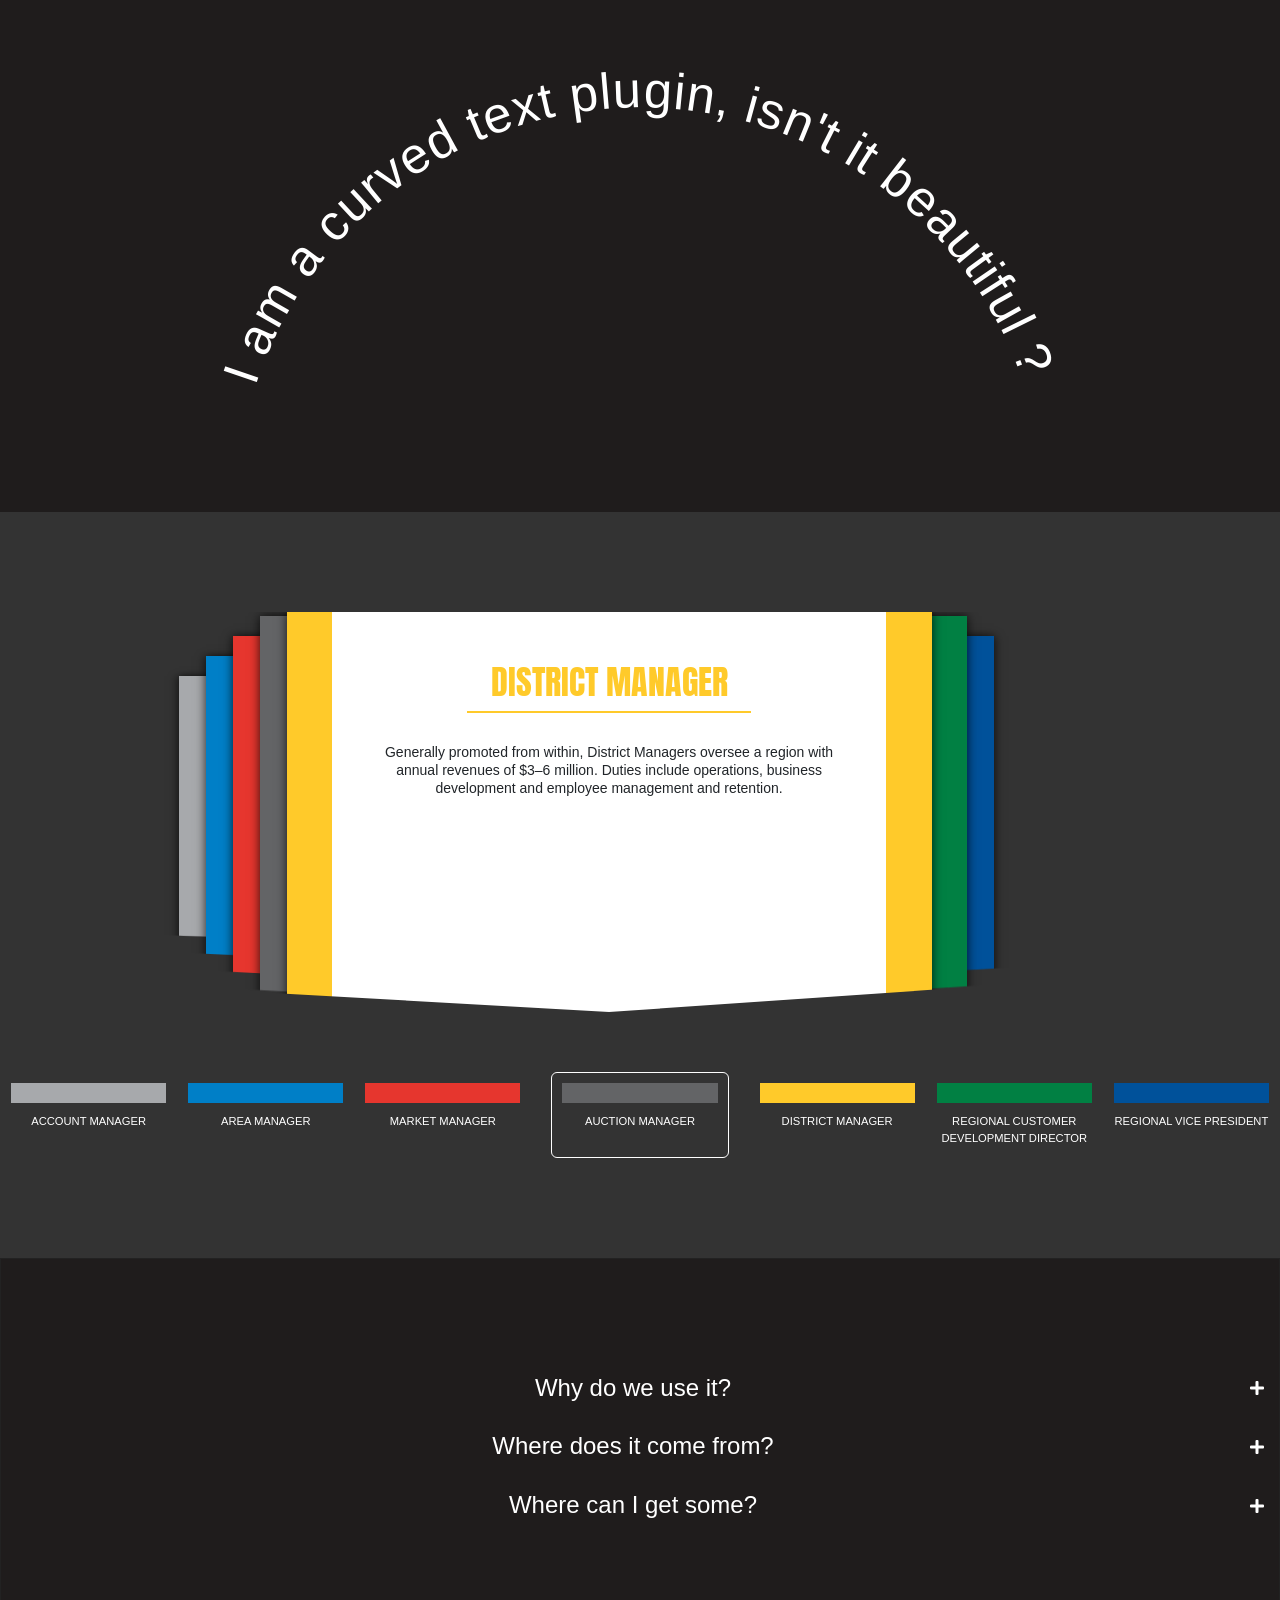
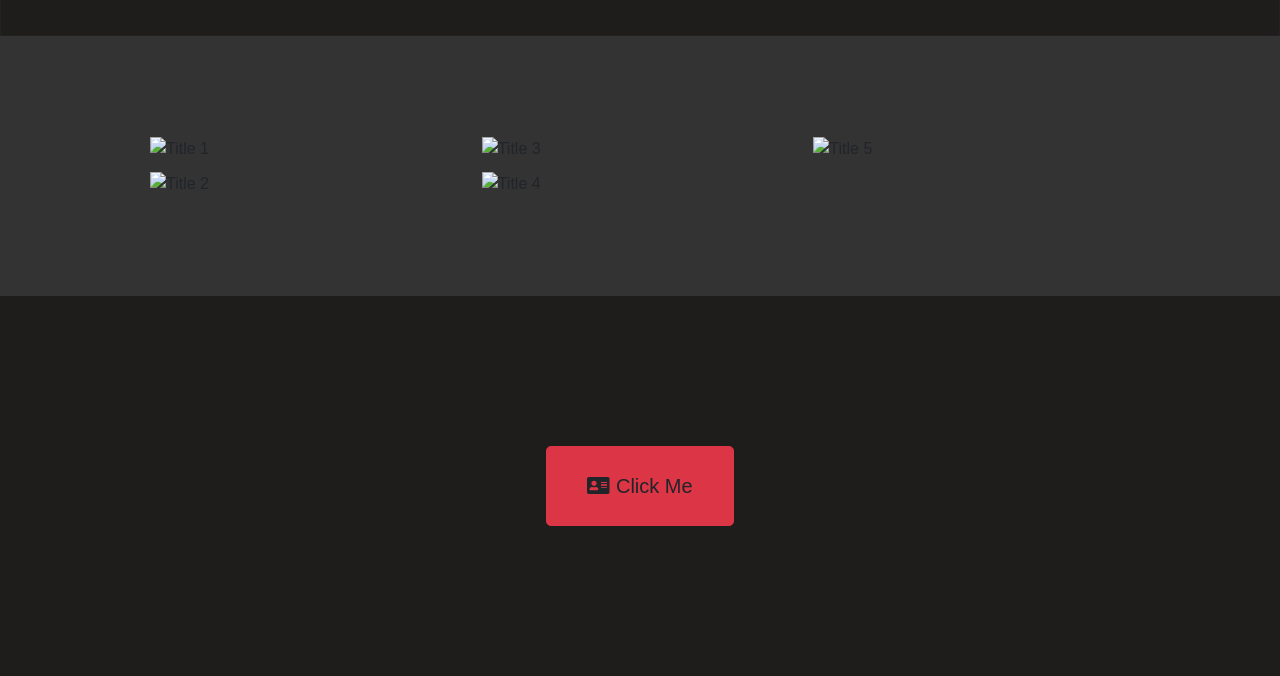
==== index.html @ 2866db03 "Add files via upload" ====
<!doctype html>
<html lang="en">
  <head>
    <!-- Required meta tags -->
    <meta charset="utf-8">
    <meta name="viewport" content="width=device-width, initial-scale=1, shrink-to-fit=no">

    <!-- Bootstrap CSS -->
    <link rel="stylesheet" href="css/bootstrap.css">
    <link rel="stylesheet" href="css/all.css">
    <link rel="stylesheet" href="css/style.css">
    <link rel="stylesheet" href="css/slides.css">
    <link href="https://www.jqueryscript.net/css/jquerysctipttop.css" rel="stylesheet" type="text/css">
    <link rel="stylesheet" href="css/style1.css">
    <link rel="stylesheet" href="css/media.css">
    <title>jQuery_Plugins</title>
  </head>
  <body>
      <!-- curved text -->
      <div id="text1"> I am a curved text plugin, isn't it beautiful ? </div>
      <!-- curved text -->
      <!-- slider -->
      <div class="glide__main" id="wiz-glide">

          <div class="glide__container" id="wiz-glide">
    
            <ul class="glide__slides">
              <li class="glide__slide" id="slide-1" data-slide="1">
                <div>
                  <h2>Account Manager</h2>
                  <p>
                    Our entry-level position in Sales and Operations, the Account Manager oversees daily operations, manages relationships and grows existing accounts an assigned territory.
                  </p>
                </div>
              </li>
              <li class="glide__slide" id="slide-2" data-slide="2">
                <div>
                  <h2>Area Manager</h2>
                  <p>
                    The Area Manager maintains existing accounts and prospects for new accounts in an assigned territory, oversees daily operations and supervises Technicians.
                  </p>
                </div>
              </li>
              <li class="glide__slide" id="slide-3" data-slide="3">
                <div>
                  <h2>Market Manager</h2>
                  <p>
                   The Market Manager oversees a geographic area between $1.5 and $4 million in revenue, growing the business and supervising service delivery for auctions, new and used car dealers, car rental companies or fixed sites.
                  </p>
                </div>
              </li>
              <li class="glide__slide active" id="slide-4" data-slide="4">
                <div>
                  <h2>Auction Manager</h2>
                  <p>
                   The Auction Manager is responsible for the vehicle flow and quality for auction customers, as well as supervising technicians, building customer relationships and developing and implementing business plans.
                  </p>
                </div>
              </li>
              <li class="glide__slide" id="slide-5" data-slide="5">
                <div>
                  <h2>District Manager</h2>
                  <p>
                    Generally promoted from within, District Managers oversee a region with annual revenues of $3–6 million. Duties include operations, business development and employee management and retention.
                  </p>
                </div>
    
              </li>
              <li class="glide__slide" id="slide-6" data-slide="6">
                <div>
                  <h2>Regional Customer Development Director</h2>
                  <p>
                    The RCDD is responsible for increasing revenue and market penetration in the dealer and rental channel within their territory by developing and implementing business development solutions.
                  </p>
                </div>
              </li>
              <li class="glide__slide" id="slide-7" data-slide="7">
                <div>
                  <h2>Regional Vice President</h2>
                  <p>
                    The RVP oversees a team of District Managers and the Regional Business Development Manager, taking full responsibility for the growth and strategic direction of an assigned territory.
                  </p>
                </div>
              </li>
            </ul>
    
          </div>
    
          <div class="glide__bullets" data-glide-el="controls[nav]">
            <a class="glide__bullet" data-slide="1" id="button-1">
              <div></div>
              Account Manager
            </a>
            <a class="glide__bullet" data-slide="2" id="button-2">
              <div></div>
              Area Manager
            </a>
            <a class="glide__bullet" data-slide="3" id="button-3">
              <div></div>
             Market Manager
            </a>
            <a class="glide__bullet active" data-slide="4" id="button-4">
              <div></div>
              Auction Manager
            </a>
            <a class="glide__bullet" data-slide="5" id="button-5">
              <div></div>
             District Manager
            </a>
            <a class="glide__bullet" data-slide="6" id="button-6">
              <div></div>
              Regional Customer Development Director
            </a>
            <a class="glide__bullet" data-slide="7" id="button-7">
              <div></div>
              Regional Vice President
            </a>
          </div>
    
        </div>
      <!-- slider -->
      <!-- accordion -->
      <div class="faq">
          <div class="faqitem">
              <div class="header">
                  <h4>Why do we use it?</h4>
                  <i class="fa fa-plus"></i>
                  <i class="fa fa-minus"></i>
              </div>
              <div class="content">It is a long established fact that a reader will be distracted by the readable content of a page when looking at its layout. The point of using Lorem Ipsum is that it has a more-or-less normal distribution of letters, as opposed to using 'Content here, content here', making it look like readable English.</div>
          </div>
          <div class="faqitem">
              <div class="header">
                  <h4>Where does it come from?</h4>
                  <i class="fa fa-plus"></i>
                  <i class="fa fa-minus"></i>
              </div>
              <div class="content">Contrary to popular belief, Lorem Ipsum is not simply random text. It has roots in a piece of classical Latin literature from 45 BC, making it over 2000 years old. Richard McClintock, a Latin professor at Hampden-Sydney College in Virginia, looked up one of the more obscure Latin words, consectetur, from a Lorem Ipsum passage, and going through the cites of the word in classical literature, discovered the undoubtable source. Lorem Ipsum comes from sections 1.10.32 and 1.10.33 of "de Finibus Bonorum et Malorum" (The Extremes of Good and Evil) by Cicero, written in 45 BC. This book is a treatise on the theory of ethics, very popular during the Renaissance. The first line of Lorem Ipsum, "Lorem ipsum dolor sit amet..", comes from a line in section 1.10.32. The standard chunk of Lorem Ipsum used since the 1500s is reproduced below for those interested. Sections 1.10.32 and 1.10.33 from "de Finibus Bonorum et Malorum" by Cicero are also reproduced in their exact original form, accompanied by English versions from the 1914 translation by H. Rackham.</div>
          </div>
          <div class="faqitem">
              <div class="header">
                  <h4>Where can I get some?</h4>
                  <i class="fa fa-plus"></i>
                  <i class="fa fa-minus"></i>
              </div>
              <div class="content">There are many variations of passages of Lorem Ipsum available, but the majority have suffered alteration in some form, by injected humour, or randomised words which don't look even slightly believable. If you are going to use a passage of Lorem Ipsum, you need to be sure there isn't anything embarrassing hidden in the middle of text. All the Lorem Ipsum generators on the Internet tend to repeat predefined chunks as necessary, making this the first true generator on the Internet. It uses a dictionary of over 200 Latin words, combined with a handful of model sentence structures, to generate Lorem Ipsum which looks reasonable. The generated Lorem Ipsum is therefore always free from repetition, injected humour, or non-characteristic words etc.</div>
          </div>
      </div>
      <!-- accordion -->
      <!-- lightbox -->
    <div class="custom_lightbox">
      <ul id="WS-LiSli" class="grid">
              <li>
                  <img title="Title 1" src="https://source.unsplash.com/wYcIMh-l3TQ/1280x1960" data-description="Lorem ipsum dolor sit amet, consectetur adipisicing elit, sed do eiusmod tempor incididunt ut labore et dolore magna aliqua. ">
              </li>
              <li>
                  <img title="Title 2" src="https://source.unsplash.com/p2Snr9Gr4rM/640x480" data-description="Lorem ipsum dolor sit amet, consectetur adipisicing elit, sed do eiusmod tempor incididunt ut labore et dolore magna aliqua. ">
              </li>
              <li>
                  <img title="Title 3" src="https://source.unsplash.com/UjTJzW3ZI1I/640x480" data-description="Lorem ipsum dolor sit amet, consectetur adipisicing elit, sed do eiusmod tempor incididunt ut labore et dolore magna aliqua. ">
              </li>
              <li>
                  <img title="Title 4" src="https://source.unsplash.com/12M-FwSWbs8/640x480" data-description="Lorem ipsum dolor sit amet, consectetur adipisicing elit, sed do eiusmod tempor incididunt ut labore et dolore magna aliqua. ">
              </li>
              <li>
                  <img title="Title 5" src="https://source.unsplash.com/rFMcYqev_W0/640x470" data-description="Lorem ipsum dolor sit amet, consectetur adipisicing elit, sed do eiusmod tempor incididunt ut labore et dolore magna aliqua. ">
              </li>
      </ul>
    </div>
      <!-- lightbox -->
      <!-- button -->
      <div class="loader-button">
          <a class="btn btn-danger btn-lg"><i class="fas fa-address-card"></i> Click Me</a>
      </div>
      <!-- button -->

    
    





   
    
    <!-- jQuery first, then Popper.js, then Bootstrap JS -->
    <!-- <script src="js/jquery-3.4.1.min.js"></script> -->
    <script src="http://ajax.googleapis.com/ajax/libs/jquery/2.1.0/jquery.min.js"></script>
   <!--  <script src="https://cdnjs.cloudflare.com/ajax/libs/popper.js/1.14.7/umd/popper.min.js" integrity="sha384-UO2eT0CpHqdSJQ6hJty5KVphtPhzWj9WO1clHTMGa3JDZwrnQq4sF86dIHNDz0W1" crossorigin="anonymous"></script> -->
    <script src="js/bootstrap.min.js"></script>
    <script src="js/jquery.typorize.min.js"></script>
    <script src="js/jquery.curvedtext.min.js"></script>
    <script src="js/slides.js"></script>
    <script src="js/jquery-accordion.js"></script>
    <script src="https://code.jquery.com/ui/1.12.1/jquery-ui.min.js"></script>
    <script src="js/lightbox.js"></script>
    <script src="js/jquery.buttonloadingindicator.js"></script>
    
    <script>
      $(document).ready(function()

{
    // cureved text

    var arc =function (t)

    {

        return {

            x: 500.0 + 300.0 * Math.cos(2.0 * Math.PI * t - 0.5 * Math.PI),

            y: 400.0 + 300.0 * Math.sin(2.0 * Math.PI * t - 0.5 * Math.PI)

        };

    };

 

    $('#text1').curvedText({

        curve:    arc,

        domain:   [-0.2, 0.2],

        viewport: { x: 0.0, y: 0.0, width: 1000.0, height: 400.0 }

    });
    // curved text
    // slider
    var _gaq = _gaq || [];
  _gaq.push(['_setAccount', 'UA-36251023-1']);
  _gaq.push(['_setDomainName', 'jqueryscript.net']);
  _gaq.push(['_trackPageview']);

  (function() {
    var ga = document.createElement('script'); ga.type = 'text/javascript'; ga.async = true;
    ga.src = ('https:' == document.location.protocol ? 'https://ssl' : 'http://www') + '.google-analytics.com/ga.js';
    var s = document.getElementsByTagName('script')[0]; s.parentNode.insertBefore(ga, s);
  })();
    // slider
    // accordion
    $(".faq").accordion({
            questionClass: '.header',
            answerClass: '.content',
            itemClass: '.faqitem'
		});
    // accordion
    // lightbox
   
        $('#WS-LiSli').WS_lightbox_free({
            'enable' : ['close', 'arrows'],
            buttons : {
                size          : 40,
                style         : 'square', // ( default, square, circle, rounded )
                color         : 'black',
                color_icon    : 'white',
                border_width  : 0,
                border_color  : '',
                opacity       : .5,
                hover_opacity : 1
            },
            arrows : {
                position      : 'attached', // ( inside, outside, attached )
                style         : 'svelt', // (default, square, circle, rounded, svelt)
                icon_style    : 'angle', // (default, caret, angle, chevron)
                icon_size     : 20,
                opacity       : .5,
                hover_effect  : 'shrink', // (zoom, shrink, translate)
                hover_opacity : .8
            },
            image : {
                border_radius : 0,
                border_color : '',
                border_width : 0,
                bg : 'none'
            },
            background : {
                filter : 'image',
                opacity : .5
            },
            display_velocity : 'low',
            slide_velocity : 'fast'
        });

   
    // lightbox
    // button
    $("a").on("click", function(ev) {
  ev.preventDefault();
  $(this).startLoading();
  setTimeout(function(){$("a").stopLoading(); }, 3000);

});
    // button

 

});

    </script>
    <script src="js/script.js"></script>
  </body>
</html>
---- css/style.css ----
@import url("https://fonts.googleapis.com/css?family=Open+Sans:400,700&display=swap");
@import url("https://fonts.googleapis.com/css?family=Anton&display=swap");
#text1 {
  margin: 0 0.0em;
  overflow: hidden;
  font: normal normal normal 2.0em/1.5 'Open Sans Light', sans-serif;
  color: #ffffff;
  background-color: #1f1c1c;
}

.faq {
  background: #1f1c1c;
  padding: 100px 0;
  width: 100%;
  border: 1px solid #222;
  text-align: center;
}

.faqitem .header {
  padding: 15px;
  background: #1f1c1c;
  color: #fff;
  display: -webkit-box;
  display: -ms-flexbox;
  display: flex;
  -webkit-box-pack: justify;
      -ms-flex-pack: justify;
          justify-content: space-between;
  text-align: center;
  -webkit-box-align: center;
      -ms-flex-align: center;
          align-items: center;
  cursor: pointer;
}

.faqitem .header h4 {
  margin: 0 auto;
}

.faqitem .header .fa.fa-minus {
  display: none;
}

.faqitem.jquery-accordion-active .fa.fa-minus {
  display: block;
}

.faqitem.jquery-accordion-active .fa.fa-plus {
  display: none;
}

.faqitem .content {
  color: white;
  padding: 15px;
  display: none;
}

.custom_lightbox {
  padding: 100px;
  background: #333 !important;
}

.loader-button {
  padding: 150px;
  display: -webkit-box;
  display: -ms-flexbox;
  display: flex;
  -webkit-box-pack: center;
      -ms-flex-pack: center;
          justify-content: center;
  background: #1f1c1c;
}

.loader-button .btn {
  padding: 1.5rem 2.5rem;
}
/*# sourceMappingURL=style.css.map */
---- css/slides.css ----
/* * {
  margin: 0;
  padding: 0;
  box-sizing: border-box;
  text-decoration: none;
  font-family: Arial, sans-serif;
  -webkit-user-select: none;
  -khtml-user-select: none;
  -moz-user-select: none;
  -ms-user-select: none;
  user-select: none;
  font-family: 'Open Sans';
} */

/* ------------ START Copy --------- */
.glide__main{
  background: #333 !important;
  padding: 100px 0;
}

.glide__container {
  height: 440px;
  overflow: hidden;

}

.glide__slides,
.glide__arrows {
  height: 400px;

}

.glide__slides {
  position: absolute;
  width: 70%;
  margin-left: 14%;
  margin-right: 14%;
  list-style: none;
  backface-visibility: hidden;
  transform-style: preserve-3d;
  white-space: nowrap;
  flex-wrap: nowrap;
  will-change: transform;
  z-index: 2;
  left: 0;
  top: 0;
}

.glide__container {
  position: relative;
}

.glide__slide {
  clip-path: polygon(140% -60px, 140% 90%, 50% 100%, -60% 90%, -60px -60px);
  width: 72%;
  height: 100%;
  white-space: initial;
  user-select: none;
  box-shadow: 0 0 10px 0 rgba(0, 0, 0, .8);
  position: absolute;
  top: 0;
}

.glide__slide:not(.active):hover,
.glide__bullet:not(.active):hover,
.glide__arrow:not(.active):hover {
  cursor: pointer;
}

.glide__slide>* {
  flex: 1 0 auto;
  width: 86%;
  margin-left: auto;
  margin-right: auto;
  padding: 40px;
}

.glide__slide>div {
  background: #fff;
}

.glide__slide>div h2 {
  position: relative;
  display: block;
  width: 100%;
  padding: 10px;
  text-transform: uppercase;
  text-align: center;
  padding-bottom: 10px;
  margin-bottom: 30px;
  font-family: 'Anton', sans-serif;
  font-size: 32px;
  font-size: 34px;
}

.glide__slide>div h2:after {
  content: '';
  width: 60%;
  height: 2px;
  position: absolute;
  bottom: 0;
  left: 20%;
}

#slide-1 h2 {
  color: #a7a9ac;
}

#slide-2 h2 {
  color: #007fc7;
}

#slide-3 h2 {
  color: #e6362e;
}

#slide-4 h2 {
  color: #636466;
}

#slide-5 h2 {
  color: #ffca2a;
}

#slide-6 h2 {
  color: #018043;
}

#slide-7 h2 {
  color: #00519a;
}

#slide-8 h2 {
  color: #a7a9ac;
}

#slide-9 h2 {
  color: #027fc6;
}

#slide-10 h2 {
  color: #e5362e;
}


.glide__slide>div p {
  text-align: center;
  font-size: 14px;
  line-height: 18px;
}

.glide__slide,
.glide__slide *,
.glide__bullets * {
  transition: all 200ms ease;
}


.glide__slide--active {
  z-index: 1001;
}

.glide__slide,
.glide__bullets,
.glide__arrows,
.glide__bullet {
  display: flex;
}

.glide__arrows {
  align-items: center;
}

.glide__bullets {
  flex-wrap: nowrap;
  color: white !important;
}

.glide__slide,
.glide__bullet {
  flex-direction: column;
  justify-content: center;
  overflow: hidden;
}

#slide-1,
#button-1>div,
#slide-1 h2:after {
  background: #a7a9ac;
}

#slide-2,
#button-2>div,
#slide-2 h2:after {
  background: #007fc7;
}

#slide-3,
#button-3>div,
#slide-3 h2:after {
  background: #e6362e;
}

#slide-4,
#button-4>div,
#slide-4 h2:after {
  background: #636466;
}

#slide-5,
#button-5>div,
#slide-5 h2:after {
  background: #ffca2a;
}

#slide-6,
#button-6>div,
#slide-6 h2:after {
  background: #018043;
}

#slide-7,
#button-7>div,
#slide-7 h2:after {
  background: #00519a;
}

#slide-8,
#button-8>div,
#slide-8 h2:after {
  background: #a7a9ac;
}

#slide-9,
#button-9>div,
#slide-9 h2:after {
  background: #027fc6;
}

#slide-10,
#button-10>div,
#slide-10 h2:after {
  background: #e5362e;
}

.glide__arrows {
  position: absolute;
  top: 600;
  left: 0;
  z-index: 0;
  width: 100%;
}

.glide__arrows>* {
  flex: 0 0 20%;
  display: block;
  text-align: center;
  display: block;
  padding: 100px;
  font-size: 80px;
}

.glide__arrows>*:nth-of-type(2) {
  margin-left: auto;
}

.glide__bullets {
  margin-top: 20px;
  flex-wrap: wrap;
}

.glide__bullets>* {
  flex: 1 1 9%;
}

.glide__bullet>* {
  flex: 0 0 auto;
}

a.glide__bullet {
  display: block;
  padding: 10px;
  margin: 0;
  text-align: center;
  color: #fff;
  text-transform: uppercase;
  font-size: 70%;
  border: 1px solid transparent;
  border-radius: 6px;
}

a.glide__bullet.active {
  border: 1px solid #fff;
  margin-left: 20px;
  margin-right: 20px;
}

a.glide__bullet div {
  display: block;
  height: 20px;
  width: 100%;
  margin-bottom: 10px;
}

#slide-1 {
  left: 0;
  z-index: 100;
  transform: scale(1, 0.68);
}

#slide-2 {
  left: 3%;
  z-index: 200;
  transform: scale(1, 0.78);
}

#slide-3 {
  left: 6%;
  z-index: 300;
  transform: scale(1, 0.88);
}

#slide-4 {
  left: 9%;
  z-index: 400;
  transform: scale(1, 0.98);
}

#slide-5 {
  left: 12%;
  z-index: 1000;
}

#slide-6 {
  right: 12%;
  z-index: 500;
  transform: scale(1, 0.98);
}

#slide-7 {
  right: 9%;
  z-index: 400;
  transform: scale(1, 0.88);
}

#slide-8 {
  right: 6%;
  z-index: 300;
  transform: scale(1, 0.78);
}

#slide-9 {
  right: 3%;
  z-index: 200;
  transform: scale(1, 0.68);
}

#slide-10 {
  right: 0;
  z-index: 100;
  transform: scale(1, 0.58);
}

/* ------------ END Copy --------- */
---- css/style1.css ----
ul, li {
  list-style: none;
  padding: 0; }

.grid {
  -webkit-column-count: 3;
  -moz-column-count: 3;
  column-count: 3;
  column-gap: 15px;
  list-style: none;
  margin: 0;
  padding: 0 50px; }
  .grid li {
    margin: 0;
    padding: 0;
    margin-bottom: 10px;
    transition: all .5s ease; }
    .grid li:hover {
      cursor: pointer;
      transform: scale(1.025); }
    .grid li img {
      width: 100%; }

:root {
  --btnColor: #000;
  --selector_bottom: 0px;
  --selector_right: 0px;
  --pos_arrows: 10px; }

.WS-lightbox {
  font-family: 'Montserrat', sans-serif;
  position: fixed;
  display: grid;
  justify-items: center;
  align-items: center;
  width: 100%;
  height: 100%;
  top: 0;
  left: 0;
  background-color: white;
  background-color: rgba(0, 0, 0, 0.9); }
  .WS-lightbox .WS-lightbox--bg {
    position: absolute;
    width: 100%;
    height: 100%;
    left: 0;
    top: 0;
    filter: blur(10px);
    z-index: -1;
    background-size: cover;
    background-position: center; }
  .WS-lightbox [class^="WS-lb-ctrl-"] {
    z-index: 1; }
  .WS-lightbox [class^="WS-lb-ctrl-"], .WS-lightbox [class^="WS-lb-arrow-"] {
    position: absolute;
    display: grid;
    justify-content: center;
    align-content: center;
    height: 30px;
    width: 30px;
    background-color: var(--btnColor);
    box-sizing: border-box;
    color: white;
    opacity: .8;
    transition: all .5s ease; }
    .WS-lightbox [class^="WS-lb-ctrl-"]:hover, .WS-lightbox [class^="WS-lb-arrow-"]:hover {
      cursor: pointer;
      opacity: 1; }
    .WS-lightbox [class^="WS-lb-ctrl-"][class*="-close"], .WS-lightbox [class^="WS-lb-arrow-"][class*="-close"] {
      position: initial;
      top: 0;
      position: absolute;
      right: 0; }
  .WS-lightbox .WS-lb-arrows {
    position: absolute;
    width: 100%;
    bottom: 50%; }
    .WS-lightbox .WS-lb-arrows.outside {
      z-index: 1; }
    .WS-lightbox .WS-lb-arrows [class^="WS-lb-arrow-"] {
      top: calc(50% - 15px);
      z-index: 1; }
      .WS-lightbox .WS-lb-arrows [class^="WS-lb-arrow-"][class*="-left"] {
        left: var(--pos_arrows); }
        .WS-lightbox .WS-lb-arrows [class^="WS-lb-arrow-"][class*="-left"][class*="attached-"] {
          left: calc( (30px + var(--pos_arrows)) * -1); }
      .WS-lightbox .WS-lb-arrows [class^="WS-lb-arrow-"][class*="-right"] {
        right: var(--pos_arrows); }
        .WS-lightbox .WS-lb-arrows [class^="WS-lb-arrow-"][class*="-right"][class*="attached-"] {
          right: calc( (30px + var(--pos_arrows)) * -1); }
      .WS-lightbox .WS-lb-arrows [class^="WS-lb-arrow-"].outside {
        top: calc(50% - 15px - (var(--selector_bottom) * .5)); }
  .WS-lightbox .WS-lightbox--container {
    position: relative;
    line-height: 0;
    transition: all .8s ease; }
    .WS-lightbox .WS-lightbox--container img {
      border: 2px solid white;
      box-sizing: border-box; }
  .WS-lightbox .WS-lightbox--subcontainer {
    position: relative;
    display: grid;
    justify-content: center;
    align-content: center;
    background-color: lightgrey; }
    .WS-lightbox .WS-lightbox--subcontainer[data-zoom-open="1"] {
      overflow: hidden; }
      .WS-lightbox .WS-lightbox--subcontainer[data-zoom-open="1"] img {
        position: absolute; }

[class^="WS-lb-arrow"].shrink-hover:hover {
  transform: scale(0.8); }

[class^="WS-lb-arrow"].zoom-hover:hover {
  transform: scale(1.2); }

[class^="WS-lb-arrow"][class*="-top"].translate-hover:hover {
  transform: translateY(-10px); }

[class^="WS-lb-arrow"][class*="-bottom"].translate-hover:hover {
  transform: translateX(10px); }

[class^="WS-lb-arrow"][class*="-left"] {
  left: var(--pos_arrows); }
  [class^="WS-lb-arrow"][class*="-left"][class*="attached-"] {
    left: calc( (30px + var(--pos_arrows)) * -1); }
  [class^="WS-lb-arrow"][class*="-left"].translate-hover:hover {
    transform: translateX(-10px); }

[class^="WS-lb-arrow"][class*="-right"] {
  right: var(--pos_arrows); }
  [class^="WS-lb-arrow"][class*="-right"][class*="attached-"] {
    right: calc( (30px + var(--pos_arrows)) * -1); }
  [class^="WS-lb-arrow"][class*="-right"].translate-hover:hover {
    transform: translateX(10px); }

.WS-lightbox {
  display: none; }
---- css/media.css ----
// Extra small devices (portrait phones, less than 576px)
// No media query for `xs` since this is the default in Bootstrap

// Small devices (landscape phones, 576px and up)
@media (min-width: 576px) { }

// Medium devices (tablets, 768px and up)
@media (min-width: 768px) { }

// Large devices (desktops, 992px and up)
@media (min-width: 992px) {  }

// Extra large devices (large desktops, 1200px and up)
@media (min-width: 1200px) {  }
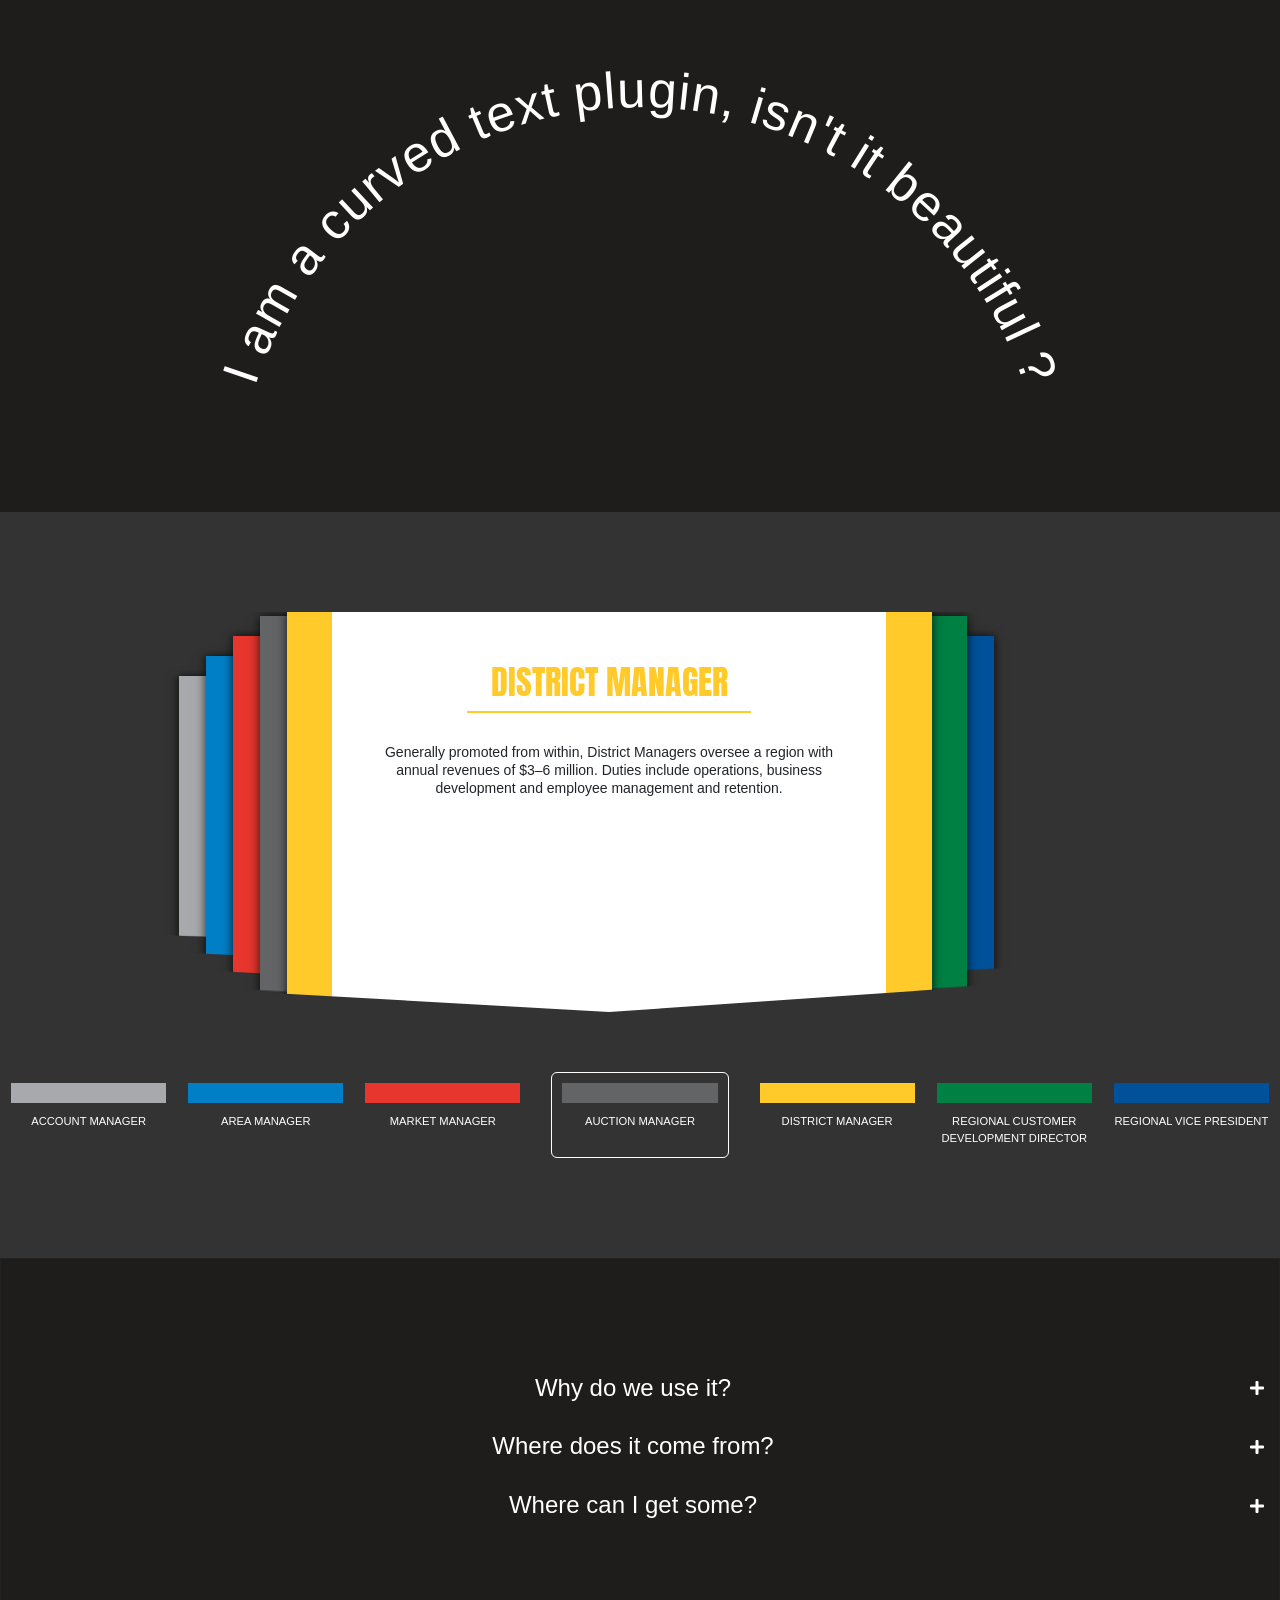
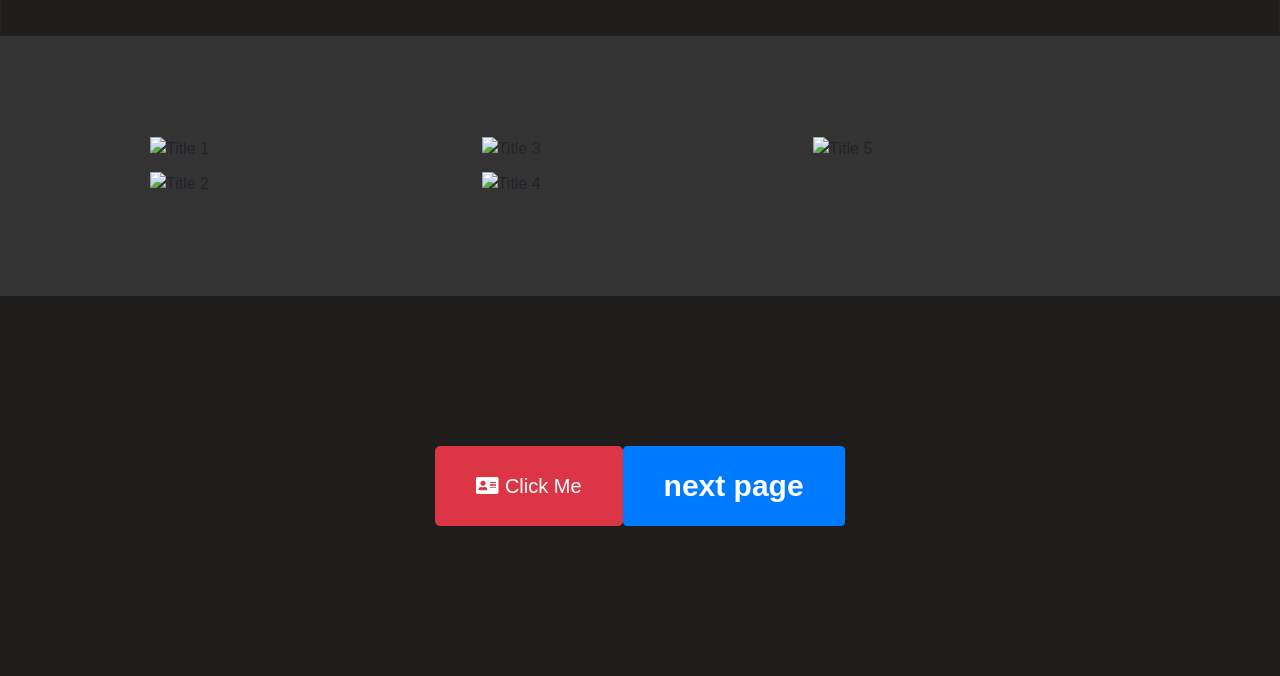
==== commit 02c26314: "Add files via upload" ====
--- a/index.html
+++ b/index.html
@@ -169,9 +169,11 @@
     </div>
       <!-- lightbox -->
       <!-- button -->
-      <div class="loader-button">
-          <a class="btn btn-danger btn-lg"><i class="fas fa-address-card"></i> Click Me</a>
+      <div  class="loader-button">
+          <a href="page2.html" class="btn btn-danger btn-lg custom-b d-block"><i class="fas fa-address-card"></i> Click Me</a> 
+          <a href="page2.html" class="btn btn-primary badge nxt" style="font-size: 30px;">next page</a>
       </div>
+      
       <!-- button -->
 
     
@@ -184,8 +186,8 @@
    
     
     <!-- jQuery first, then Popper.js, then Bootstrap JS -->
-    <!-- <script src="js/jquery-3.4.1.min.js"></script> -->
-    <script src="http://ajax.googleapis.com/ajax/libs/jquery/2.1.0/jquery.min.js"></script>
+    <script src="js/jquery-3.4.1.min.js"></script>
+    <!-- <script src="http://ajax.googleapis.com/ajax/libs/jquery/2.1.0/jquery.min.js"></script> -->
    <!--  <script src="https://cdnjs.cloudflare.com/ajax/libs/popper.js/1.14.7/umd/popper.min.js" integrity="sha384-UO2eT0CpHqdSJQ6hJty5KVphtPhzWj9WO1clHTMGa3JDZwrnQq4sF86dIHNDz0W1" crossorigin="anonymous"></script> -->
     <script src="js/bootstrap.min.js"></script>
     <script src="js/jquery.typorize.min.js"></script>
@@ -287,10 +289,10 @@
    
     // lightbox
     // button
-    $("a").on("click", function(ev) {
+    $(".custom-b").on("click", function(ev) {
   ev.preventDefault();
   $(this).startLoading();
-  setTimeout(function(){$("a").stopLoading(); }, 3000);
+  setTimeout(function(){$(".custom-b").stopLoading(); }, 3000);
 
 });
     // button
--- a/css/style.css
+++ b/css/style.css
@@ -74,4 +74,246 @@
 .loader-button .btn {
   padding: 1.5rem 2.5rem;
 }
+
+.counter-area {
+  padding: 100px 0;
+  background: grey;
+  display: -webkit-box;
+  display: -ms-flexbox;
+  display: flex;
+  -webkit-box-pack: center;
+      -ms-flex-pack: center;
+          justify-content: center;
+}
+
+.counter-area .numbers {
+  width: 70%;
+  margin: 0 auto;
+}
+
+.counter-area .numbers .counter {
+  font-size: 50px;
+  margin: 0 50px;
+}
+
+.parallax-area .parallax-window {
+  min-height: 400px;
+  width: 100%;
+  background: transparent;
+}
+
+.parallax-area p {
+  font-weight: bold;
+  padding: 50px;
+  background: grey;
+  margin: 0;
+}
+
+.slider-area {
+  width: 100%;
+  background: grey;
+}
+
+.button-area {
+  padding: 100px;
+  background: grey;
+  display: -webkit-box;
+  display: -ms-flexbox;
+  display: flex;
+  -webkit-box-pack: center;
+      -ms-flex-pack: center;
+          justify-content: center;
+}
+
+.button-area button {
+  width: 200px;
+  height: 60px;
+}
+
+canvas {
+  display: block;
+  vertical-align: bottom;
+}
+
+/* ---- particles.js container ---- */
+#particles-js {
+  position: absolute;
+  width: 100%;
+  height: 100%;
+  background-color: #1c1c1c;
+  background-image: url("");
+  background-repeat: no-repeat;
+  background-size: cover;
+  background-position: 50% 50%;
+}
+
+/* ---- stats.js ---- */
+.count-particles {
+  background: #000022;
+  position: absolute;
+  top: 48px;
+  left: 0;
+  width: 80px;
+  color: #13E8E9;
+  font-size: .8em;
+  text-align: left;
+  text-indent: 4px;
+  line-height: 14px;
+  padding-bottom: 2px;
+  font-family: Helvetica, Arial, sans-serif;
+  font-weight: bold;
+}
+
+.js-count-particles {
+  font-size: 1.1em;
+}
+
+#stats,
+.count-particles {
+  -webkit-user-select: none;
+}
+
+#stats {
+  border-radius: 3px 3px 0 0;
+  overflow: hidden;
+}
+
+.count-particles {
+  border-radius: 0 0 3px 3px;
+}
+
+.project {
+  width: 100%;
+  width: 45%;
+  float: left;
+  margin-right: 5%;
+}
+
+.project__image {
+  display: block;
+  position: relative;
+}
+
+.project__image img {
+  width: 100%;
+  max-width: 100%;
+  display: block;
+}
+
+.project__image:after {
+  content: " ";
+  width: 100%;
+  height: 100%;
+  position: absolute;
+  left: 0;
+  top: 0;
+  background: -webkit-gradient(linear, left top, left bottom, from(rgba(0, 0, 0, 0.1)), to(rgba(0, 0, 0, 0.4)));
+  background: linear-gradient(rgba(0, 0, 0, 0.1), rgba(0, 0, 0, 0.4));
+  -webkit-transition: opacity .3s ease;
+  transition: opacity .3s ease;
+  opacity: 0;
+}
+
+.project__card {
+  position: relative;
+  will-change: transform;
+  -webkit-transition: -webkit-box-shadow .3s ease;
+  transition: -webkit-box-shadow .3s ease;
+  transition: box-shadow .3s ease;
+  transition: box-shadow .3s ease, -webkit-box-shadow .3s ease;
+  -webkit-box-shadow: 0 10px 30px transparent;
+          box-shadow: 0 10px 30px transparent;
+}
+
+.project__card.hover-in {
+  transition: -webkit-transform .2s ease-out;
+  -webkit-transition: -webkit-transform .2s ease-out;
+  transition: transform .2s ease-out;
+  transition: transform .2s ease-out, -webkit-transform .2s ease-out;
+}
+
+.project__card.hover-out {
+  transition: -webkit-transform .2s ease-in;
+  -webkit-transition: -webkit-transform .2s ease-in;
+  transition: transform .2s ease-in;
+  transition: transform .2s ease-in, -webkit-transform .2s ease-in;
+}
+
+.project:hover .project__card {
+  -webkit-box-shadow: 0 10px 30px rgba(0, 0, 0, 0.4);
+          box-shadow: 0 10px 30px rgba(0, 0, 0, 0.4);
+}
+
+.project:hover .project__image:after {
+  opacity: 1;
+}
+
+.project:hover .project__detail {
+  border-width: 10px;
+  -webkit-box-shadow: 0 10px 30px rgba(0, 0, 0, 0.4);
+          box-shadow: 0 10px 30px rgba(0, 0, 0, 0.4);
+}
+
+.project:hover .project__title, .project:hover .project__category {
+  -webkit-transform: translateY(0) scale(1);
+  transform: translateY(0) scale(1);
+  opacity: 1;
+}
+
+.project__detail {
+  position: absolute;
+  left: 30px;
+  right: 30px;
+  top: 30px;
+  bottom: 30px;
+  display: -ms-flexbox;
+  display: -webkit-box;
+  display: flex;
+  -ms-flex-direction: column;
+  -webkit-box-orient: vertical;
+  -webkit-box-direction: normal;
+          flex-direction: column;
+  -ms-flex-pack: center;
+  -webkit-box-pack: center;
+          justify-content: center;
+  text-align: center;
+  pointer-events: none;
+  -webkit-transform: translateZ(30px);
+  transform: translateZ(30px);
+  border: 0 solid #00BCD4;
+  -webkit-transition: border .4s ease;
+  transition: border .4s ease;
+}
+
+.project__title {
+  margin: 0 0 10px;
+  font-size: 36px;
+  font-weight: 700;
+  -webkit-transition: .4s ease;
+  transition: .4s ease;
+  opacity: 0;
+  -webkit-transform: translateY(40px) scale(0);
+  transform: translateY(40px) scale(0);
+  will-change: transform;
+}
+
+.project__title a {
+  color: white;
+}
+
+.project__category {
+  opacity: 0;
+  -webkit-transition: .4s ease;
+  transition: .4s ease;
+  -webkit-transition-delay: .1s;
+          transition-delay: .1s;
+  -webkit-transform: translateY(40px) scale(0);
+  transform: translateY(40px) scale(0);
+  will-change: transform;
+}
+
+.project__category a {
+  color: rgba(255, 255, 255, 0.8);
+  font-size: 1.3em;
+}
 /*# sourceMappingURL=style.css.map */
